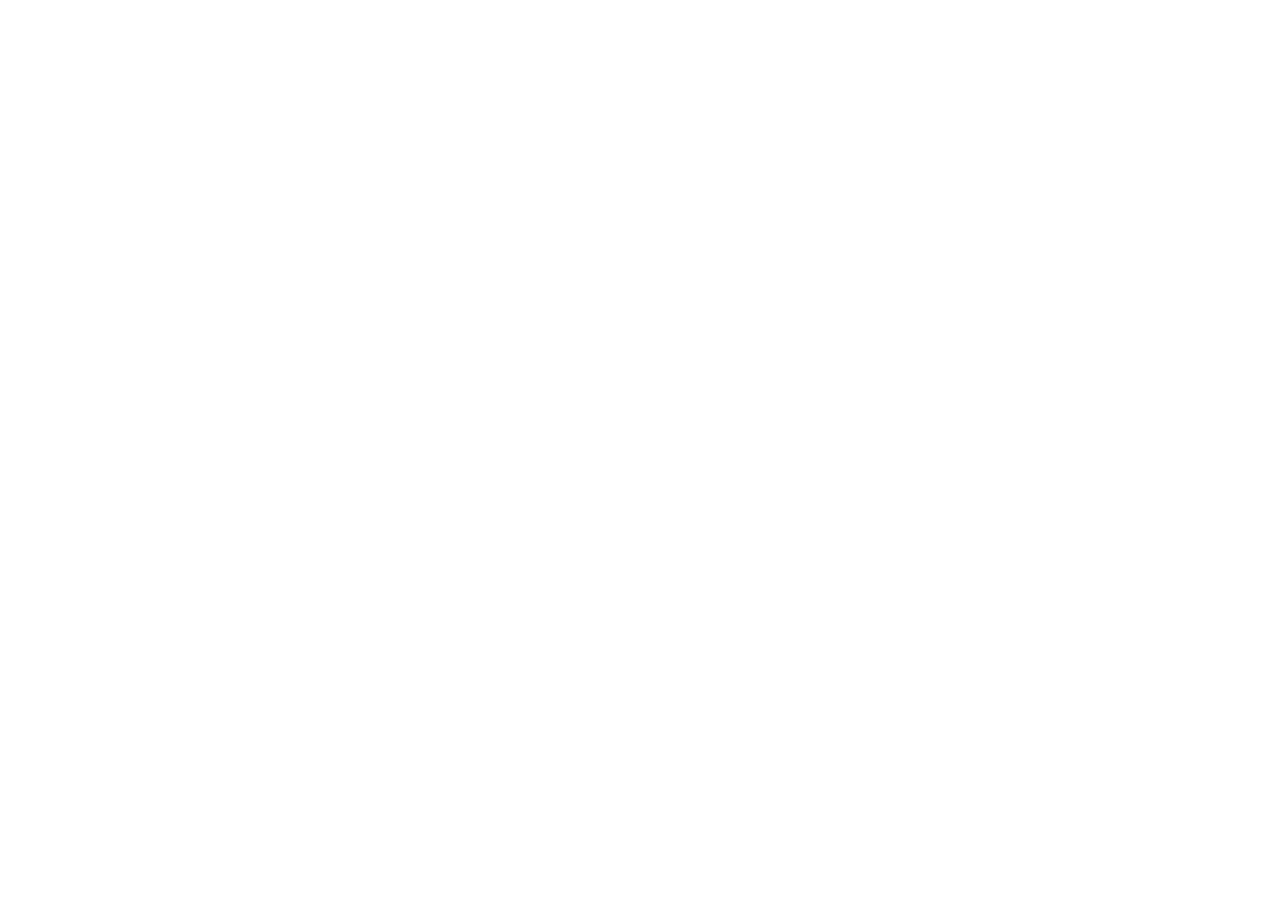
==== index.html @ cf05d2f9 "Initial commit" ====
<!DOCTYPE html>
<html lang="en">
<head>
  <meta charset="UTF-8">
  <meta name="viewport" content="width=device-width, initial-scale=1.0">
  <title>Project</title>


  <!-- Stylesheets -->
<link rel="stylesheet" href="css/normalize.css">
<link rel="stylesheet" href="css/styles.css">
</head>
<body>




  <script src="js/main.js"></script>
</body>
</html>
---- css/styles.css ----
/* GLOBAL */
html {
box-sizing: border-box;
height: 100%;
scroll-behavior: smooth;
}

*,
*::before,
*::after {
  box-sizing: inherit;
}

body {
display: flex;
flex-direction: column;
height: 100%;
padding: 0;
margin: 0;
font-family: "Arial", sans-serif;
font-size: 16px;
line-height: 1.5;
background-color: #fff;
color: #222;
}

img {
max-width: 100%;
height: auto;
}


/* AUTOFILL-STYLES */
/* input:-webkit-autofill,
input:-webkit-autofill:hover,
input:-webkit-autofill:focus,
textarea:-webkit-autofill,
textarea:-webkit-autofill:hover,
textarea:-webkit-autofill:focus,
select:-webkit-autofill,
select:-webkit-autofill:hover,
select:-webkit-autofill:focus {
  border-color: transparent;
  -webkit-text-fill-color: inherit;
  -webkit-box-shadow: 0 0 0px 1000px #fff inset;
} */


/* PLACEHOLDER-STYLES */
/* ::-webkit-input-placeholder,
::-moz-placeholder,
:-ms-input-placeholder,
:-moz-placeholder {
  color: rgba(52, 49, 61, 0.5);
  opacity: 1;
} */


/* VISUALLY-HIDDEN */
.visually-hidden {
  position: absolute;
  width: 1px;
  height: 1px;
  margin: -1px;
  border: 0;
  padding: 0;
  white-space: nowrap;
  clip-path: inset(100%);
  clip: rect(0 0 0 0);
  overflow: hidden;
}


/* CONTAINER */
.container {
width: 100%;
max-width: 1200px;
padding-left: 50px;
padding-right: 50px;
margin-left: auto;
margin-right: auto;
}

/* MAIN-CONTENT */
.main-content {
  flex-grow: 1;
}






/* RETINA */
@media
only screen and (-webkit-min-device-pixel-ratio: 2),
only screen and (   min--moz-device-pixel-ratio: 2),
only screen and (     -o-min-device-pixel-ratio: 2/1),
only screen and (        min-device-pixel-ratio: 2),
only screen and (                min-resolution: 192dpi),
only screen and (                min-resolution: 2dppx) {
}
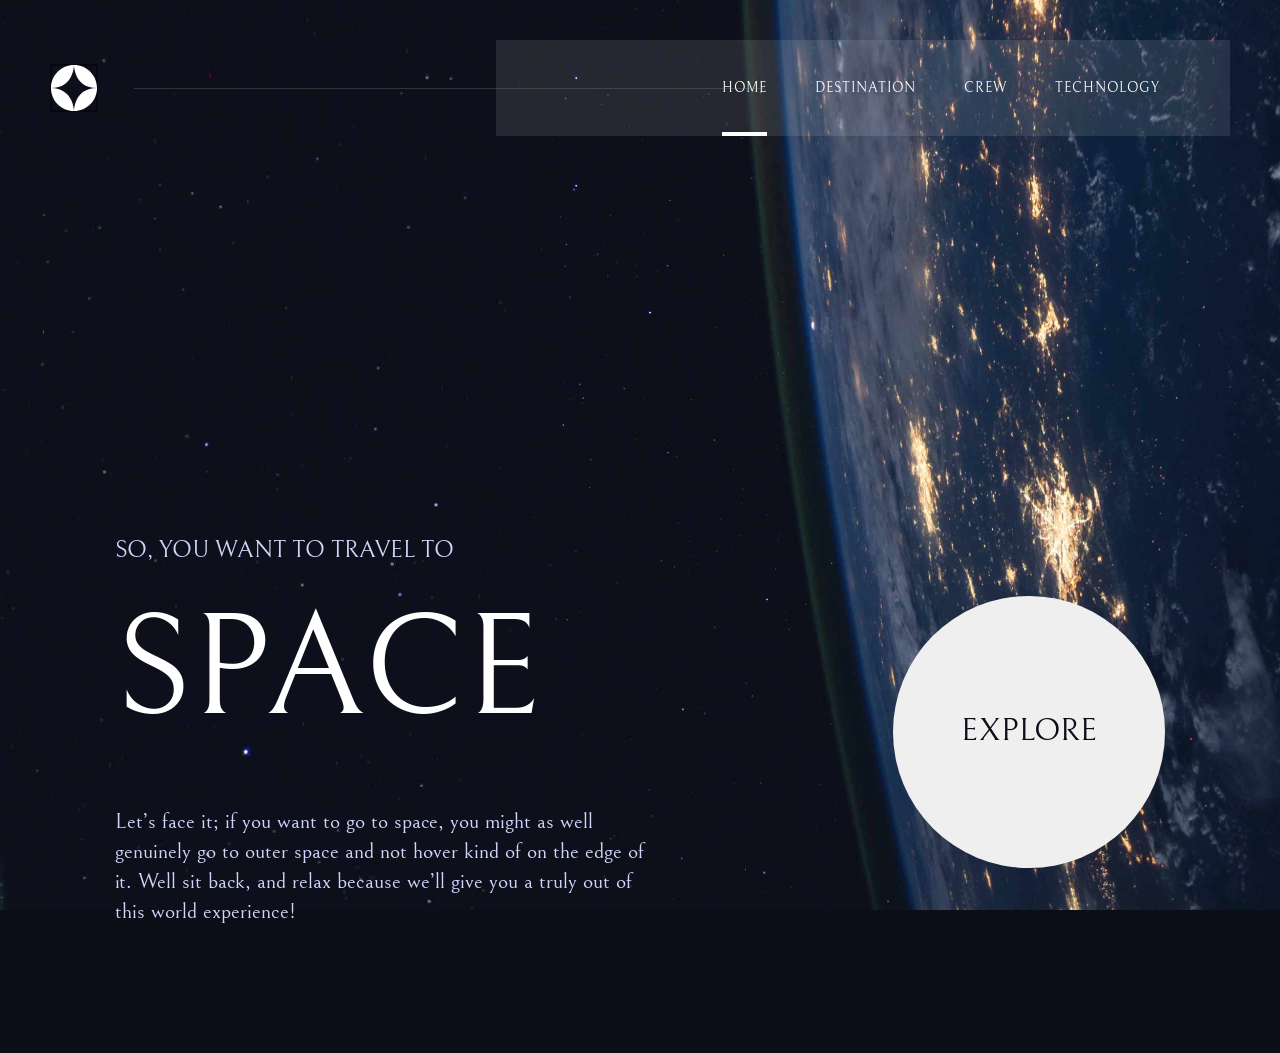
==== commit 745932c9: "Add Destination section" ====
--- a/index.html
+++ b/index.html
@@ -3,16 +3,51 @@
 <head>
   <meta charset="UTF-8">
   <meta name="viewport" content="width=device-width, initial-scale=1.0">
-  <title>Project</title>
+  <title>Space tourism</title>
 
 
   <!-- Stylesheets -->
 <link rel="stylesheet" href="css/normalize.css">
 <link rel="stylesheet" href="css/styles.css">
 </head>
-<body>
+<body class="home-page">
 
+  <!-- HEADER -->
+  <header class="site-header">
+    <div class="site-header__container container">
+      <a class="logo" href="index.html">
+        <img class="logo__img" src="img/Logo.svg" alt="Space tourism logo" width="48" height="48">
+      </a>
 
+      <hr class="site-header__divider"></hr>
+
+      <nav class="sitenav">
+        <ul class="sitenav__list">
+          <li class="sitenav__item sitenav__item--active"><a class="sitenav__link" href="index.html">HOME</a></li>
+          <li class="sitenav__item"><a class="sitenav__link" href="destination.html">DESTINATION</a></li>
+          <li class="sitenav__item"><a class="sitenav__link" href="#">CREW</a></li>
+          <li class="sitenav__item"><a class="sitenav__link" href="#">TECHNOLOGY</a></li>
+        </ul>
+      </nav>
+
+    </div>
+  </header>
+
+  <!-- MAIN -->
+  <main class="main-content">
+    <section class="home">
+      <div class="home__container container">
+        <div class="home__content">
+          <span class="home__description">SO, YOU WANT TO TRAVEL TO</span>
+          <h2 class="home__heading">Space</h2>
+          <p class="home__text">Let’s face it; if you want to go to space, you might as well genuinely go to outer space and not hover kind of on the edge of it. Well sit back, and relax because we’ll give you a truly out of this world experience!</p>
+        </div>
+        <button class="home__button button">
+          Explore
+        </button>
+      </div>
+    </section>
+  </main>
 
 
   <script src="js/main.js"></script>
--- a/css/styles.css
+++ b/css/styles.css
@@ -1,3 +1,21 @@
+:root {
+  --balck: #0b0d17;
+  --blue: #d0d6f9;
+  --line-divider: rgba(151, 151, 151, 0.25);
+}
+
+
+/* FONT-FACE */
+@font-face {
+  font-family: "Bellefair";
+  src: url("../fonts/Bellefair-Regular.woff2") format("woff2"),
+    url("../fonts/Bellefair-Regular.woff") format("woff");
+  font-weight: normal;
+  font-style: normal;
+  font-display: swap;
+}
+
+
 /* GLOBAL */
 html {
 box-sizing: border-box;
@@ -17,11 +35,19 @@
 height: 100%;
 padding: 0;
 margin: 0;
-font-family: "Arial", sans-serif;
-font-size: 16px;
-line-height: 1.5;
-background-color: #fff;
-color: #222;
+font-family: "Bellefair", "Arial", sans-serif;
+font-size: 18px;
+line-height: normal;
+font-weight: normal;
+letter-spacing: 0;
+background-color: var(--balck);
+color: #fff;
+}
+
+.home-page {
+background-image: url(../img/Home-bg.svg);
+background-repeat: no-repeat;
+background-size: cover;
 }
 
 img {
@@ -74,22 +100,344 @@
 /* CONTAINER */
 .container {
 width: 100%;
-max-width: 1200px;
+max-width: 1540px;
 padding-left: 50px;
 padding-right: 50px;
 margin-left: auto;
 margin-right: auto;
 }
 
+
+/* LOGO */
+.logo {
+  display: block;
+  width: 48px;
+  height: 48px;
+}
+
+.logo:hover {
+  opacity: 0.8;
+}
+
+.logo:active {
+  opacity: 0.6;
+}
+
+.logo__img {
+  width: 48px;
+  height: 48px;
+  object-fit: contain;
+}
+
+
+/* BUTTON */
+.button  {
+  width: 272px;
+  height: 272px;
+  font-size: 32px;
+  font-weight: normal;
+  color: var(--balck);
+  border-radius: 50%;
+  border: 0;
+  text-transform: uppercase;
+  cursor: pointer;
+  transition: transform 0.4s ease,
+  box-shadow 0.4s ease,
+  color 0.4s ease;
+}
+
+.button:hover  {
+  box-shadow: 0px 0px 0px 90px rgba(250, 250, 250, 0.1); /* Gorizontal | Vertikal | Blur | Spread | Rang */
+  color:  rgba(11, 13, 23, 0.6);
+}
+
+.button:active  {
+  transform: scale(0.8);
+}
+
+/* SITENAV */
+.sitenav {
+  display: flex;
+  justify-content: end;
+  width: 734px;
+  padding-right: 70px;
+  padding-left: 150px;
+  background-color: rgba(255, 255, 255, 0.1);
+}
+
+.sitenav__list {
+  display: flex;
+  padding: 0;
+  margin: 0;
+  list-style: none;
+}
+
+
+.sitenav__item {
+  padding-top: 36px;
+  padding-bottom: 36px;
+}
+
+.sitenav__item:not(:last-child) {
+  margin-right: 48px;
+}
+
+.sitenav__link {
+  padding-bottom: 36px;
+  margin: 0;
+  text-decoration: none;
+  color: rgb(255, 255, 255);
+  font-size: 14px;
+  line-height: 24px;
+  letter-spacing: 1px;
+  font-weight: 100;
+  border-bottom: 4px solid transparent;
+}
+
+.sitenav__link:hover {
+  border-bottom: 4px solid rgba(255, 255, 255, 0.5);
+}
+
+.sitenav__item--active .sitenav__link {
+  border-color: rgba(255, 255, 255, 1);
+}
+
+/* HEADER */
+.site-header {
+  padding-top: 40px;
+}
+
+.site-header__container {
+  position: relative;
+  display: flex;
+  justify-content: space-between;
+  align-items: center;
+}
+
+.site-header__divider {
+  position: absolute;
+  left: 134px;
+  bottom: 47px;
+  display: flex;
+  width: 630px;
+  height: 1px;
+  padding: 0;
+  margin: 0;
+  background-color: var(--line-divider);
+  border: 0;
+}
+
+
 /* MAIN-CONTENT */
 .main-content {
   flex-grow: 1;
 }
 
 
-
-
-
+/* HOME */
+.home {
+  padding-top: 400px;
+  padding-bottom: 126px;
+}
+
+.home__container {
+  display: flex;
+  max-width: 1150px;
+  justify-content: space-between;
+  align-items: center;
+}
+
+
+.home__content {
+  display: flex;
+  width: 540px;
+  flex-direction: column;
+}
+
+.home__description {
+  margin-bottom: 24px;
+  font-size: 24px;
+  color: var(--blue);
+  text-transform: uppercase;
+}
+
+.home__heading {
+  padding: 0;
+  margin-top: 0;
+  margin-bottom: 54px;
+  font-size: 144px;
+  font-weight: normal;
+  text-transform: uppercase;
+}
+
+.home__text {
+  padding: 0;
+  margin: 0;
+  font-size: 22px;
+  line-height: 30px;
+  color: var(--blue);
+}
+
+
+
+/* DESTINATION */
+.destination-page {
+  background-image: url(../img/destination-bg.jpg);
+  background-repeat: no-repeat;
+  background-size: cover;
+}
+
+.destination {
+  padding-top: 40px;
+  padding-bottom: 40px;
+}
+
+.destination__container {
+  max-width: 1210px;
+}
+
+.destination__heading {
+  margin-top: 0;
+  margin-bottom: 24px;
+  font-size: 26px;
+  line-height: normal;
+  text-transform: uppercase;
+  font-weight: normal;
+}
+
+
+/* TABS */
+.tabs-panels-wrapper {
+  position: relative;
+  padding-top: 90px;
+  padding-bottom: 90px;
+}
+
+.tabs {
+  position: absolute;
+  top: 86px;
+  right: 150px;
+}
+
+.tabs__list {
+  display: flex;
+  list-style: none;
+  padding: 0;
+  margin: 0;
+}
+
+.tabs__item {
+  padding-bottom: 10px;
+}
+
+.tabs__item:not(:last-child) {
+  margin-right: 32px;
+}
+
+.tabs__link {
+  padding-bottom: 10px;
+  margin: 0;
+  text-decoration: none;
+  color: var(--blue);
+  text-transform: uppercase;
+  font-size: 14px;
+  line-height: 24px;
+  letter-spacing: 1px;
+  font-weight: 100;
+  border-bottom: 4px solid transparent;
+}
+
+.tabs__link:hover {
+  border-bottom: 4px solid var(--blue);
+}
+
+.tabs__item--active .tabs__link {
+  border-color: #fff;
+}
+
+/* TAB-PANELS */
+.tabpanels__item {
+  display: none;
+}
+
+.tabpanels__item--active {
+  display: block;
+}
+
+.destination-tab-panel {
+  display: flex;
+  justify-content: space-between;
+}
+
+.destination-tab-pnel__img {
+  width: 480px;
+  height: 480px;
+  margin-right: 32px;
+  object-fit: contain;
+}
+
+.destination-tab-pnel__content {
+  width: 445px;
+  display: flex;
+  flex-direction: column;
+  justify-content: flex-end;
+}
+
+.destination-tab-panel__title {
+  margin-top: 0;
+  margin-bottom: 16px;
+  font-size: 114px;
+  line-height: normal;
+  text-transform: uppercase;
+  letter-spacing: 0px;
+  font-weight: normal;
+}
+
+.destination-tab-panel__text {
+  padding-top: 0;
+  padding-bottom: 40px;
+  margin-top: 0;
+  margin-bottom: 40px;
+  border-bottom: 1px solid var(--line-divider);
+  font-size: 22px;
+  line-height: normal;
+  color: var(--blue);
+  font-weight: normal;
+}
+
+.stat {
+  display: flex;
+  width: 100%;
+}
+
+.stat__item {
+  width: 100%;
+  padding: 0;
+  margin: 0;
+}
+
+.stat__item:not(:last-child) {
+  margin-right: 24px;
+}
+
+.stat__dt {
+  margin-bottom: 12px;
+  font-size: 14px;
+  line-height: normal;
+  color: var(--blue);
+  text-transform: uppercase;
+  font-weight: normal;
+}
+
+.stat__dd {
+  margin-left: 0;
+  font-size: 28px;
+  line-height: normal;
+  letter-spacing: 0;
+  text-transform: uppercase;
+  color: #fff;
+  font-weight: normal;
+}
 
 /* RETINA */
 @media
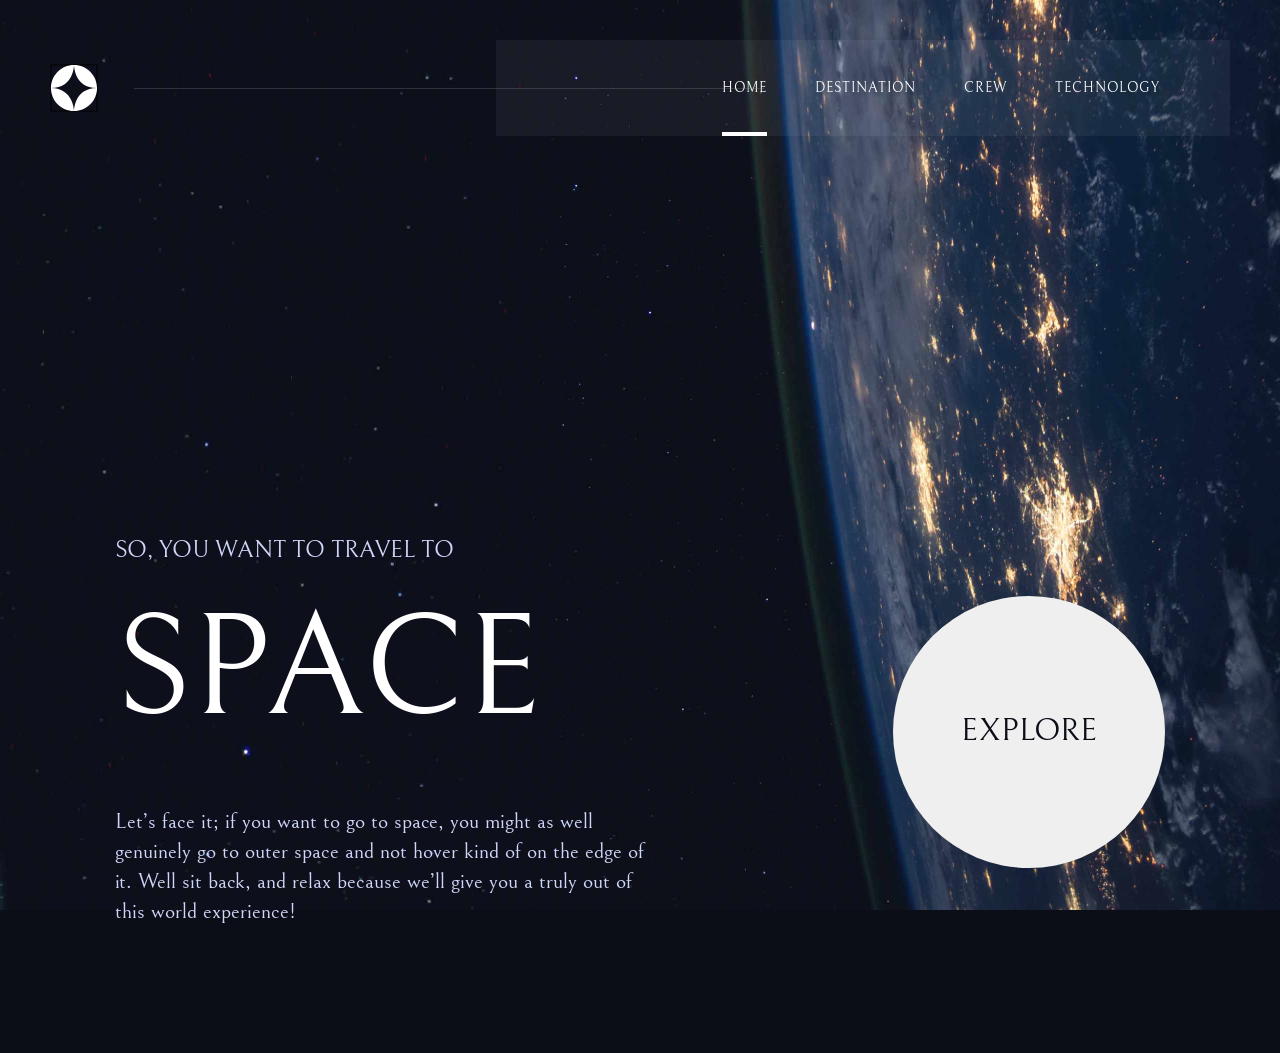
==== commit 06d0c34e: "Make crew responsive" ====
--- a/index.html
+++ b/index.html
@@ -25,7 +25,7 @@
         <ul class="sitenav__list">
           <li class="sitenav__item sitenav__item--active"><a class="sitenav__link" href="index.html">HOME</a></li>
           <li class="sitenav__item"><a class="sitenav__link" href="destination.html">DESTINATION</a></li>
-          <li class="sitenav__item"><a class="sitenav__link" href="#">CREW</a></li>
+          <li class="sitenav__item"><a class="sitenav__link" href="crew.html">CREW</a></li>
           <li class="sitenav__item"><a class="sitenav__link" href="#">TECHNOLOGY</a></li>
         </ul>
       </nav>
--- a/css/styles.css
+++ b/css/styles.css
@@ -162,7 +162,7 @@
   width: 734px;
   padding-right: 70px;
   padding-left: 150px;
-  background-color: rgba(255, 255, 255, 0.1);
+  background-color: rgba(255, 255, 255, 0.05);
 }
 
 .sitenav__list {
@@ -171,7 +171,6 @@
   margin: 0;
   list-style: none;
 }
-
 
 .sitenav__item {
   padding-top: 36px;
@@ -247,7 +246,6 @@
   align-items: center;
 }
 
-
 .home__content {
   display: flex;
   width: 540px;
@@ -277,7 +275,6 @@
   line-height: 30px;
   color: var(--blue);
 }
-
 
 
 /* DESTINATION */
@@ -288,8 +285,8 @@
 }
 
 .destination {
-  padding-top: 40px;
-  padding-bottom: 40px;
+  padding-top: 48px;
+  padding-bottom: 48px;
 }
 
 .destination__container {
@@ -355,6 +352,7 @@
   border-color: #fff;
 }
 
+
 /* TAB-PANELS */
 .tabpanels__item {
   display: none;
@@ -369,14 +367,14 @@
   justify-content: space-between;
 }
 
-.destination-tab-pnel__img {
+.destination-tab-panel__img {
   width: 480px;
   height: 480px;
   margin-right: 32px;
   object-fit: contain;
 }
 
-.destination-tab-pnel__content {
+.destination-tab-panel__content {
   width: 445px;
   display: flex;
   flex-direction: column;
@@ -438,6 +436,141 @@
   color: #fff;
   font-weight: normal;
 }
+
+
+/* CREW */
+.crew-page {
+  background-image: url(../img/crew-bg.jpg);
+  background-repeat: no-repeat;
+  background-size: cover;
+}
+
+.crew {
+  padding-top: 48px;
+  padding-bottom: 48px;
+}
+
+.crew__container {
+  width: 100%;
+  max-width: 1210px;
+}
+
+.crew__heading {
+  margin-top: 0;
+  margin-bottom: 24px;
+  font-size: 26px;
+  line-height: normal;
+  text-transform: uppercase;
+  font-weight: normal;
+}
+
+
+/* CREW-TABS */
+.crew-tabs-panels-wrapper {
+  position: relative;
+}
+
+.crew-tabs {
+  position: absolute;
+  left: 0;
+  bottom: 48px;
+}
+
+.crew-tabs__list {
+  display: flex;
+  padding: 0;
+  margin: 0;
+  list-style: none;
+}
+
+.crew-tabs__item {
+  display: flex;
+  width: 15px;
+  height: 15px;
+  background-color: rgba(151, 151, 151, 0.17);
+  border-radius: 50%;
+}
+
+.crew-tabs__item:not(:last-child) {
+  margin-right: 40px;
+}
+
+.crew-tabs__link {
+  display: flex;
+  width: 15px;
+  height: 15px;
+  border-radius: 50%;
+  cursor: pointer;
+}
+
+.crew-tabs__link:hover {
+  background-color: rgba(151, 151, 151, 0.6);
+}
+
+.crew-tabs__item--active  .crew-tabs__link{
+  background-color: #fff;
+}
+
+/* CREW-TAB-PANELS */
+.crew-tabpanels {
+}
+
+.crew-tabpanels__item {
+  display: none;
+  justify-content: space-between;
+}
+
+.crew-tabpanels__item--active {
+  display: block;
+}
+
+.crew-tab-panel {
+  display: flex;
+  justify-content: space-between;
+}
+
+.crew-tab-panel__img {
+  width: 540px;
+  height: 734px;
+}
+
+.crew-tab-panel__content {
+  width: 540px;
+  padding-top: 197px;
+  padding-bottom: 197px;
+}
+
+
+.crew-tab-panel__job-name {
+  margin-top: 0;
+  margin-bottom: 16px;
+  font-size: 26px;
+  line-height: normal;
+  text-transform: uppercase;
+  font-weight: normal;
+  color: rgb(255, 255, 255, 0.5);
+}
+
+.crew-tab-panel__title {
+  padding: 0;
+  margin-top: 0;
+  margin-bottom: 24px;
+  font-size: 56px;
+  text-transform: uppercase;
+  line-height: normal;
+  font-weight: normal;
+}
+
+.crew-tab-panel__text {
+  padding: 0;
+  margin: 0;
+  font-size: 22px;
+  line-height: normal;
+  letter-spacing: 0;
+  color: var(--blue);
+  font-weight: normal;
+}
+
 
 /* RETINA */
 @media
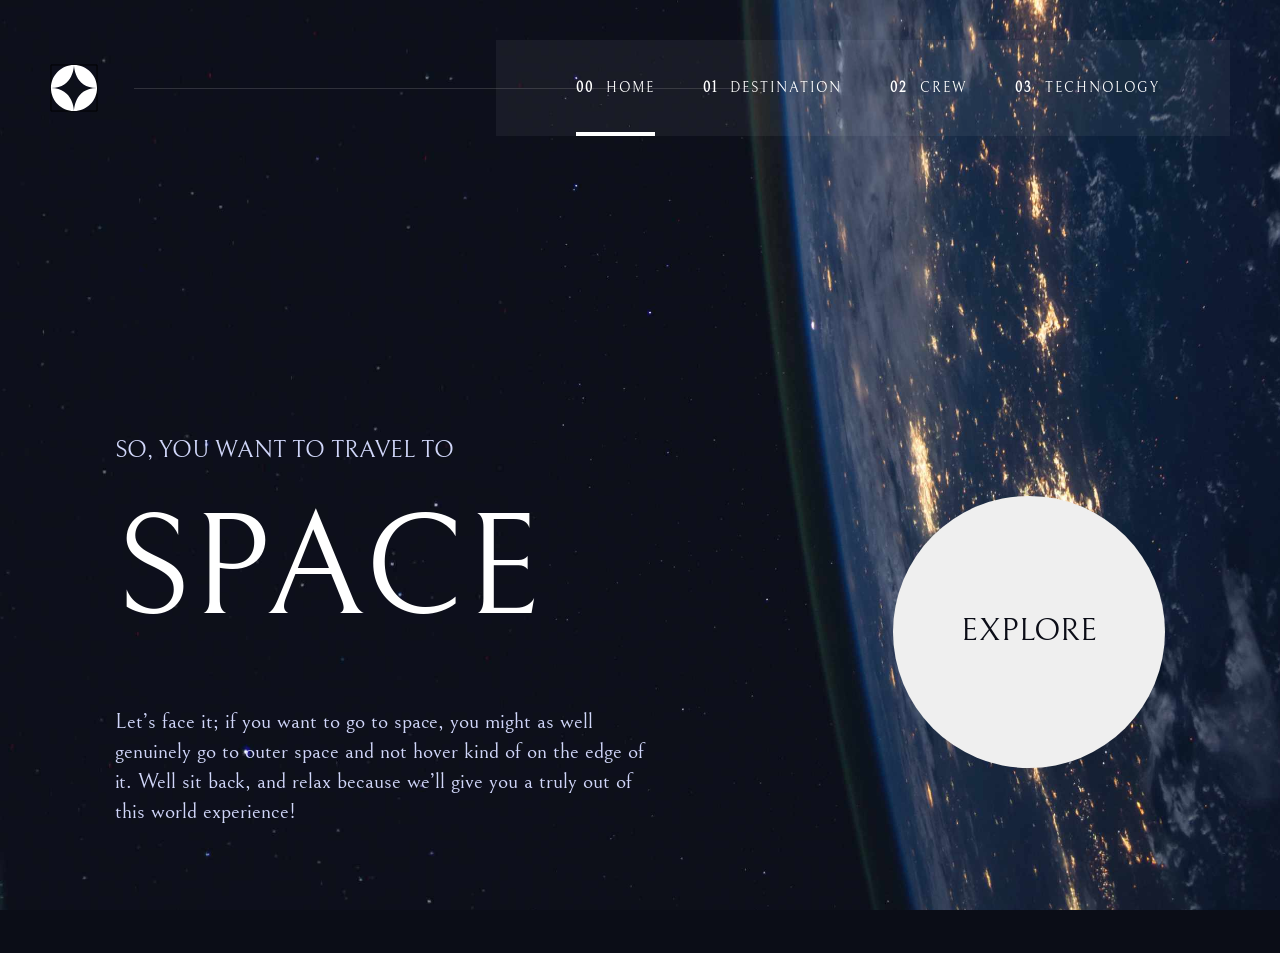
==== commit 7bf5b459: "Add some changes" ====
--- a/index.html
+++ b/index.html
@@ -22,12 +22,32 @@
       <hr class="site-header__divider"></hr>
 
       <nav class="sitenav">
-        <ul class="sitenav__list">
-          <li class="sitenav__item sitenav__item--active"><a class="sitenav__link" href="index.html">HOME</a></li>
-          <li class="sitenav__item"><a class="sitenav__link" href="destination.html">DESTINATION</a></li>
-          <li class="sitenav__item"><a class="sitenav__link" href="crew.html">CREW</a></li>
-          <li class="sitenav__item"><a class="sitenav__link" href="#">TECHNOLOGY</a></li>
-        </ul>
+        <ol class="sitenav__list">
+          <li class="sitenav__item sitenav__item--active">
+            <a class="sitenav__link" href="index.html">
+              <span class="sitenav__number">00</span>
+              Home
+            </a>
+          </li>
+          <li class="sitenav__item">
+            <a class="sitenav__link" href="destination.html">
+              <span class="sitenav__number">01</span>
+              Destination
+            </a>
+          </li>
+          <li class="sitenav__item">
+            <a class="sitenav__link" href="crew.html">
+              <span class="sitenav__number">02</span>
+              Crew
+            </a>
+          </li>
+          <li class="sitenav__item">
+            <a class="sitenav__link" href="technology.html">
+              <span class="sitenav__number">03</span>
+              Technology
+            </a>
+          </li>
+        </ol>
       </nav>
 
     </div>
--- a/css/styles.css
+++ b/css/styles.css
@@ -173,6 +173,7 @@
 }
 
 .sitenav__item {
+  position: relative;
   padding-top: 36px;
   padding-bottom: 36px;
 }
@@ -182,10 +183,194 @@
 }
 
 .sitenav__link {
-  padding-bottom: 36px;
+  display: flex;
   margin: 0;
   text-decoration: none;
+  text-transform: uppercase;
   color: rgb(255, 255, 255);
+  font-size: 14px;
+  line-height: 24px;
+  letter-spacing: 2px;
+  font-weight: 100;
+}
+
+.sitenav__link::after {
+  position: absolute;
+  display: none;
+  bottom: 0;
+  width: 100%;
+  height: 4px;
+  background-color: rgba(255, 255, 255, 1);
+  content: "";
+}
+
+.sitenav__link:hover::after {
+  display: block;
+  background-color: rgba(255, 255, 255, 0.5);
+}
+
+
+.sitenav__item--active .sitenav__link::after {
+  display: block;
+  background-color: rgba(255, 255, 255, 1);
+}
+
+.sitenav__number {
+  margin-right: 12px;
+  font-weight: bold;
+  font-size: 14px;
+  line-height: 24px;
+  letter-spacing: 2px;
+}
+
+/* ORDER-NUMBER */
+.order-number {
+  margin-right: 10px;
+  font-size: 28px;
+  font-weight: bold;
+  line-height: normal;
+  letter-spacing: 5px;
+  color: rgba(255, 255, 255, 0.25);
+}
+
+
+/* HEADER */
+.site-header {
+  padding-top: 40px;
+}
+
+.site-header__container {
+  position: relative;
+  display: flex;
+  justify-content: space-between;
+  align-items: center;
+}
+
+.site-header__divider {
+  position: absolute;
+  left: 134px;
+  bottom: 47px;
+  display: flex;
+  width: 630px;
+  height: 1px;
+  padding: 0;
+  margin: 0;
+  background-color: var(--line-divider);
+  border: 0;
+}
+
+
+/* MAIN-CONTENT */
+.main-content {
+  flex-grow: 1;
+}
+
+
+/* HOME */
+.home {
+  padding-top: 300px;
+  padding-bottom: 126px;
+}
+
+.home__container {
+  display: flex;
+  max-width: 1150px;
+  justify-content: space-between;
+  align-items: center;
+}
+
+.home__content {
+  display: flex;
+  width: 540px;
+  flex-direction: column;
+}
+
+.home__description {
+  margin-bottom: 24px;
+  font-size: 24px;
+  color: var(--blue);
+  text-transform: uppercase;
+}
+
+.home__heading {
+  padding: 0;
+  margin-top: 0;
+  margin-bottom: 54px;
+  font-size: 144px;
+  font-weight: normal;
+  text-transform: uppercase;
+}
+
+.home__text {
+  padding: 0;
+  margin: 0;
+  font-size: 22px;
+  line-height: 30px;
+  color: var(--blue);
+}
+
+
+/* DESTINATION */
+.destination-page {
+  background-image: url(../img/destination-bg.jpg);
+  background-repeat: no-repeat;
+  background-size: cover;
+}
+
+.destination {
+  padding-top: 48px;
+  padding-bottom: 40px;
+}
+
+.destination__container {
+  max-width: 1210px;
+}
+
+.destination__heading {
+  margin-top: 0;
+  margin-bottom: 24px;
+  font-size: 26px;
+  line-height: normal;
+  text-transform: uppercase;
+  font-weight: normal;
+  letter-spacing: 3px;
+}
+
+
+/* TABS */
+.tabs-panels-wrapper {
+  position: relative;
+  padding-top: 130px;
+  padding-bottom: 90px;
+}
+
+.tabs {
+  position: absolute;
+  top: 134px;
+  right: 150px;
+}
+
+.tabs__list {
+  display: flex;
+  list-style: none;
+  padding: 0;
+  margin: 0;
+}
+
+.tabs__item {
+  padding-bottom: 10px;
+}
+
+.tabs__item:not(:last-child) {
+  margin-right: 32px;
+}
+
+.tabs__link {
+  padding-bottom: 10px;
+  margin: 0;
+  text-decoration: none;
+  color: var(--blue);
+  text-transform: uppercase;
   font-size: 14px;
   line-height: 24px;
   letter-spacing: 1px;
@@ -193,157 +378,6 @@
   border-bottom: 4px solid transparent;
 }
 
-.sitenav__link:hover {
-  border-bottom: 4px solid rgba(255, 255, 255, 0.5);
-}
-
-.sitenav__item--active .sitenav__link {
-  border-color: rgba(255, 255, 255, 1);
-}
-
-/* HEADER */
-.site-header {
-  padding-top: 40px;
-}
-
-.site-header__container {
-  position: relative;
-  display: flex;
-  justify-content: space-between;
-  align-items: center;
-}
-
-.site-header__divider {
-  position: absolute;
-  left: 134px;
-  bottom: 47px;
-  display: flex;
-  width: 630px;
-  height: 1px;
-  padding: 0;
-  margin: 0;
-  background-color: var(--line-divider);
-  border: 0;
-}
-
-
-/* MAIN-CONTENT */
-.main-content {
-  flex-grow: 1;
-}
-
-
-/* HOME */
-.home {
-  padding-top: 400px;
-  padding-bottom: 126px;
-}
-
-.home__container {
-  display: flex;
-  max-width: 1150px;
-  justify-content: space-between;
-  align-items: center;
-}
-
-.home__content {
-  display: flex;
-  width: 540px;
-  flex-direction: column;
-}
-
-.home__description {
-  margin-bottom: 24px;
-  font-size: 24px;
-  color: var(--blue);
-  text-transform: uppercase;
-}
-
-.home__heading {
-  padding: 0;
-  margin-top: 0;
-  margin-bottom: 54px;
-  font-size: 144px;
-  font-weight: normal;
-  text-transform: uppercase;
-}
-
-.home__text {
-  padding: 0;
-  margin: 0;
-  font-size: 22px;
-  line-height: 30px;
-  color: var(--blue);
-}
-
-
-/* DESTINATION */
-.destination-page {
-  background-image: url(../img/destination-bg.jpg);
-  background-repeat: no-repeat;
-  background-size: cover;
-}
-
-.destination {
-  padding-top: 48px;
-  padding-bottom: 48px;
-}
-
-.destination__container {
-  max-width: 1210px;
-}
-
-.destination__heading {
-  margin-top: 0;
-  margin-bottom: 24px;
-  font-size: 26px;
-  line-height: normal;
-  text-transform: uppercase;
-  font-weight: normal;
-}
-
-
-/* TABS */
-.tabs-panels-wrapper {
-  position: relative;
-  padding-top: 90px;
-  padding-bottom: 90px;
-}
-
-.tabs {
-  position: absolute;
-  top: 86px;
-  right: 150px;
-}
-
-.tabs__list {
-  display: flex;
-  list-style: none;
-  padding: 0;
-  margin: 0;
-}
-
-.tabs__item {
-  padding-bottom: 10px;
-}
-
-.tabs__item:not(:last-child) {
-  margin-right: 32px;
-}
-
-.tabs__link {
-  padding-bottom: 10px;
-  margin: 0;
-  text-decoration: none;
-  color: var(--blue);
-  text-transform: uppercase;
-  font-size: 14px;
-  line-height: 24px;
-  letter-spacing: 1px;
-  font-weight: 100;
-  border-bottom: 4px solid transparent;
-}
-
 .tabs__link:hover {
   border-bottom: 4px solid var(--blue);
 }
@@ -462,6 +496,7 @@
   line-height: normal;
   text-transform: uppercase;
   font-weight: normal;
+  letter-spacing: 3px;
 }
 
 
@@ -511,10 +546,8 @@
   background-color: #fff;
 }
 
+
 /* CREW-TAB-PANELS */
-.crew-tabpanels {
-}
-
 .crew-tabpanels__item {
   display: none;
   justify-content: space-between;
@@ -540,7 +573,6 @@
   padding-bottom: 197px;
 }
 
-
 .crew-tab-panel__job-name {
   margin-top: 0;
   margin-bottom: 16px;
@@ -571,6 +603,150 @@
   font-weight: normal;
 }
 
+
+/* TECHNLOGY */
+.technology-page {
+  background-image: url(../img/technology-bg.jpg);
+  background-repeat: no-repeat;
+  background-size: cover;
+}
+
+.technology {
+  padding-top: 48px;
+  padding-bottom: 40px;
+}
+
+.technology__container {
+  width: 100%;
+  max-width: 1210px;
+}
+
+.technology__heading {
+  margin-top: 0;
+  margin-bottom: 24px;
+  font-size: 26px;
+  line-height: normal;
+  text-transform: uppercase;
+  font-weight: normal;
+  letter-spacing: 3px;
+}
+
+
+/* TECHNOLOGY-TABS */
+.technology-tabs-panels-wrapper {
+  position: relative;
+  display: flex;
+  padding-top: 67px;
+  padding-bottom: 67px;
+}
+
+.technology-tabs {
+  position: absolute;
+  z-index: 500;
+  display: flex;
+  left: 0;
+  bottom: 210px;
+}
+
+.technology-tabs__list {
+  padding: 0;
+  margin: 0;
+  list-style: none;
+}
+
+.technology-tabs__item {
+  display: flex;
+  align-items: center;
+  justify-content: center;
+  width: 100%;
+  width: 80px;
+  height: 80px;
+  border-radius: 50%;
+  border: 1px solid var(--line-divider);
+}
+
+.technology-tabs__item:not(:last-child) {
+  margin-bottom: 32px;
+}
+
+.technology-tabs__link {
+  display: flex;
+  align-items: center;
+  justify-content: center;
+  width: 100%;
+  height: 100%;
+  font-size: 28px;
+  line-height: normal;
+  font-weight: normal;
+  text-decoration: none;
+  color: #fff;
+  border-radius: 50%;
+  border: 1px solid transparent;
+}
+
+.technology-tabs__link:hover {
+  border-color: #fff;
+}
+
+.technology-tabs__item--active .technology-tabs__link {
+  background-color: #fff;
+  color: var(--balck);
+}
+
+
+/* TECHNOLOGY-TAB-PANEL */
+.technology-tabpanels__item {
+  display: none;
+}
+
+.technology-tabpanels__item--active {
+  display: block;
+}
+
+.technology-tab-panel {
+  display: flex;
+  align-items: center;
+  padding-left: 144px;
+}
+
+.technology-tab-panel__content {
+  max-width: 491px;
+  margin-right: 32px;
+}
+
+.technology-tab-panel__terminology {
+  margin-top: 0;
+  margin-bottom: 16px;
+  font-size: 26px;
+  line-height: normal;
+  text-transform: uppercase;
+  font-weight: normal;
+  color: rgb(255, 255, 255, 0.5);
+}
+
+.technology-tab-panel__title {
+  padding: 0;
+  margin-top: 0;
+  margin-bottom: 24px;
+  font-size: 56px;
+  text-transform: uppercase;
+  line-height: normal;
+  font-weight: normal;
+}
+
+.technology-tab-panel__text {
+  padding: 0;
+  margin: 0;
+  font-size: 22px;
+  line-height: normal;
+  letter-spacing: 0;
+  color: var(--blue);
+  font-weight: normal;
+}
+
+.technology-tab-panel__img {
+  margin-right: -150px;
+}
 
 /* RETINA */
 @media
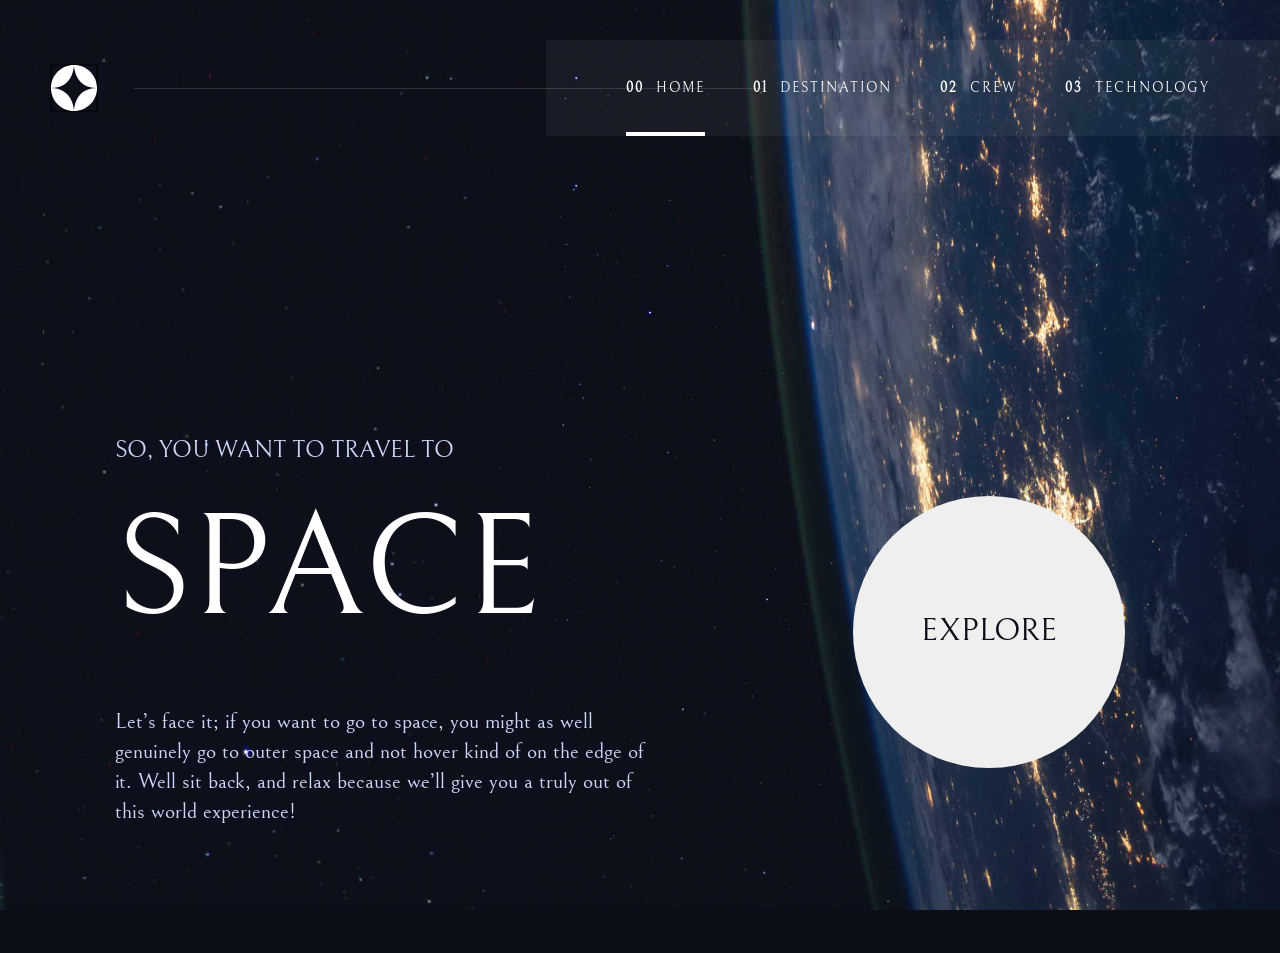
==== commit f061391e: "Make home responsive" ====
--- a/index.html
+++ b/index.html
@@ -23,7 +23,7 @@
 
       <nav class="sitenav">
         <ol class="sitenav__list">
-          <li class="sitenav__item sitenav__item--active">
+          <li class="sitenav__item">
             <a class="sitenav__link" href="index.html">
               <span class="sitenav__number">00</span>
               Home
--- a/css/styles.css
+++ b/css/styles.css
@@ -102,7 +102,7 @@
 width: 100%;
 max-width: 1540px;
 padding-left: 50px;
-padding-right: 50px;
+padding-right: 0;
 margin-left: auto;
 margin-right: auto;
 }
@@ -756,4 +756,133 @@
 only screen and (        min-device-pixel-ratio: 2),
 only screen and (                min-resolution: 192dpi),
 only screen and (                min-resolution: 2dppx) {
+}
+
+/* HOME */
+@media only screen and (max-width: 1400px) {
+
+  .button {
+    margin-right: 90px;
+  }
+}
+
+
+@media only screen and (max-width: 1100px) {
+  .home-page {
+    background-image: url(../img/Tablet-Home-bg.svg);
+  }
+
+
+  .home {
+  padding-top: 150px;
+  padding-bottom: 126px;
+  }
+
+  .home__container {
+    display: flex;
+    flex-direction: column;
+    justify-content: center;
+    align-items: center;
+    text-align: center;
+  }
+
+  .button {
+    margin-top: 100px;
+    margin-right: 0;
+  }
+}
+
+
+@media only screen and (max-width: 900px) {
+  .sitenav {
+    display: none;
+  }
+}
+
+
+@media only screen and (max-width: 780px) {
+  .site-header {
+    display: none;
+  }
+
+  .home {
+    padding-top: 256px;
+    padding-bottom: 60px;
+  }
+
+  .home__container {
+    padding-left: 0;
+  }
+
+  .home__content {
+    display: flex;
+    align-items: center;
+    margin-left: auto;
+    margin-right: auto;
+  }
+
+  .home__description {
+    font-size: 24px;
+  }
+
+  .home__heading {
+    font-size: 130px;
+    margin-bottom: 30px;
+  }
+
+  .button {
+    width: 144px;
+    height: 144px;
+    font-size: 26px;
+  }
+
+}
+
+@media only screen and (max-width: 650px) {
+
+  .home__content {
+    max-width: 340px;
+  }
+
+  .home__description {
+    font-size: 18px;
+  }
+
+  .home__heading {
+    font-size: 100px;
+    margin-bottom: 30px;
+  }
+
+  .button {
+    width: 144px;
+    height: 144px;
+    font-size: 26px;
+  }
+}
+
+
+@media only screen and (max-width: 420px) {
+  .home__content {
+    max-width: 200px;
+  }
+
+  .home__description {
+    font-size: 14px;
+  }
+
+  .home__heading {
+    font-size: 60px;
+    margin-bottom: 30px;
+  }
+
+  .home__text {
+    font-size: 14px;
+    margin-bottom: 30px;
+  }
+
+  .button {
+    width: 100px;
+    height: 100px;
+    font-size: 16px;
+  }
 }
